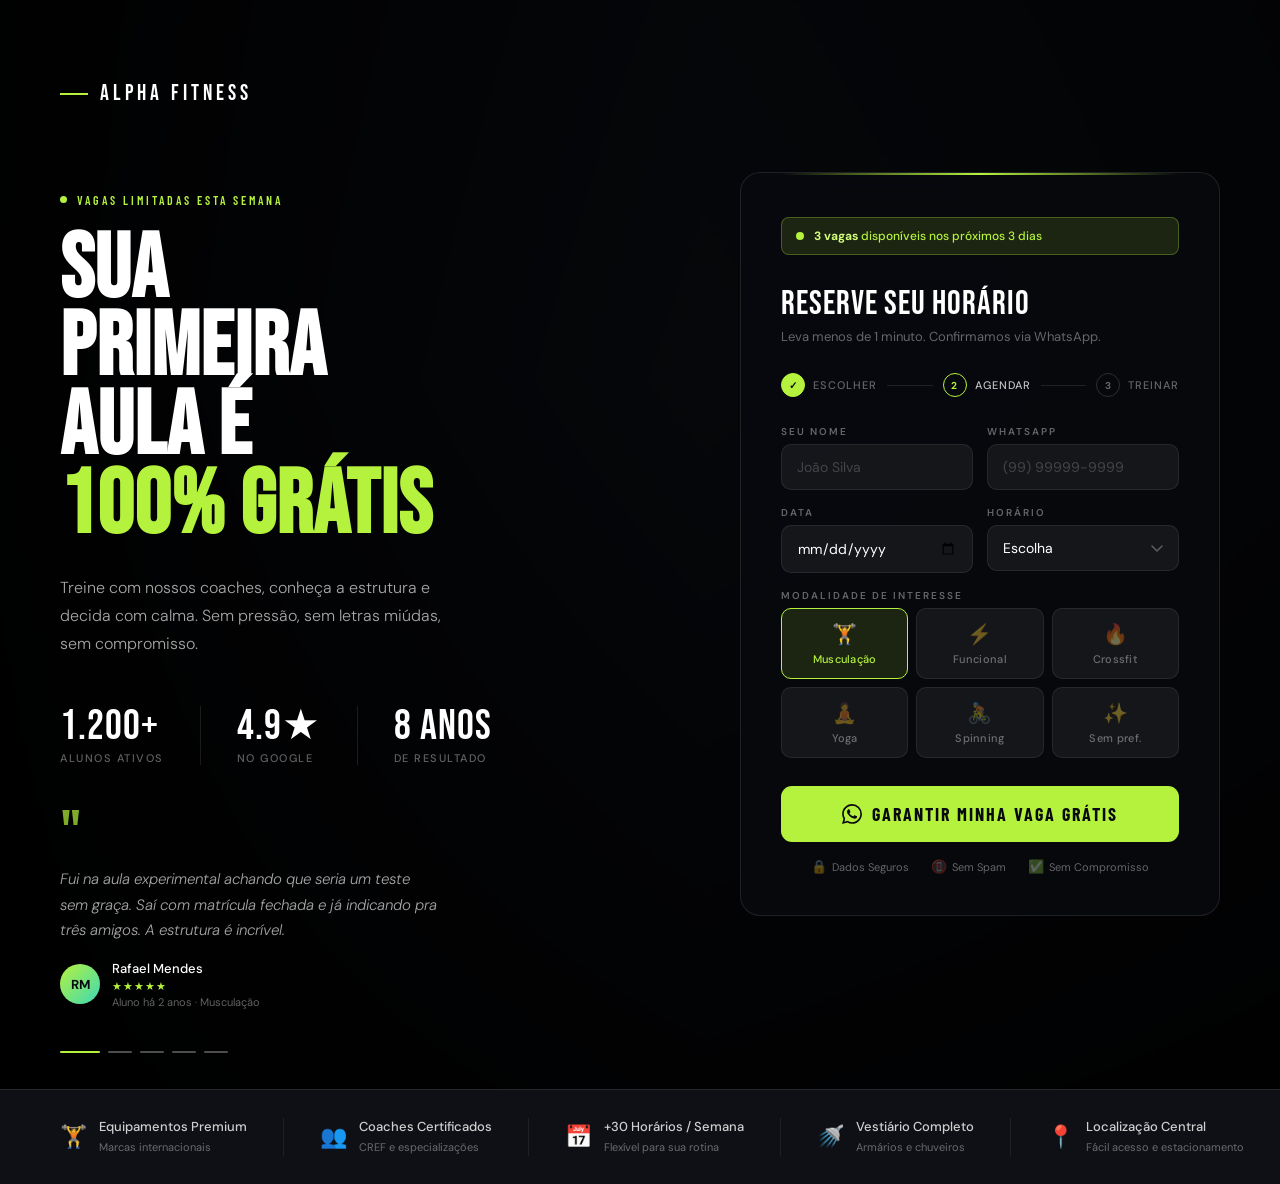
==== agendamento.html @ 5ebafb0d "Add files via upload" ====
<!DOCTYPE html>
<html lang="pt-br">
<head>
<meta charset="UTF-8">
<meta name="viewport" content="width=device-width, initial-scale=1.0">
<title>Aula Experimental Gratuita — Alpha Fitness</title>
<link href="https://fonts.googleapis.com/css2?family=Bebas+Neue&family=Barlow+Condensed:wght@400;600;700&family=DM+Sans:ital,wght@0,300;0,400;0,500;1,300&display=swap" rel="stylesheet">

<style>
*, *::before, *::after { box-sizing: border-box; margin: 0; padding: 0; }

:root {
  --lime: #b5f23d;
  --lime-dim: rgba(181,242,61,0.12);
  --lime-border: rgba(181,242,61,0.28);
  --white: #ffffff;
  --off: rgba(255,255,255,0.65);
  --muted: rgba(255,255,255,0.38);
  --line: rgba(255,255,255,0.1);
  --form-bg: rgba(8,10,14,0.88);
  --input-bg: rgba(255,255,255,0.06);
  --input-hover: rgba(255,255,255,0.1);
}

html { scroll-behavior: smooth; }
body { font-family: 'DM Sans', sans-serif; background: #080a0e; color: var(--white); overflow-x: hidden; }

/* ══ HERO ══ */
.hero {
  position: relative;
  min-height: 100vh;
  display: flex;
  align-items: stretch;
}

/* Slideshow */
.slides { position: absolute; inset: 0; overflow: hidden; }

.slide {
  position: absolute; inset: 0;
  background-size: cover;
  background-position: center;
  opacity: 0;
  transition: opacity 1.8s ease;
  animation: kenBurns 14s ease-in-out infinite;
}

.slide.active { opacity: 1; }

@keyframes kenBurns {
  0%   { transform: scale(1.05) translateX(0); }
  100% { transform: scale(1.0) translateX(-1%); }
}

.slide-1 { background-image: url('https://images.unsplash.com/photo-1517836357463-d25dfeac3438?w=1800&auto=format&fit=crop&q=80'); }
.slide-2 { background-image: url('https://images.unsplash.com/photo-1581009146145-b5ef050c2e1e?w=1800&auto=format&fit=crop&q=80'); }
.slide-3 { background-image: url('https://images.unsplash.com/photo-1534258936925-c58bed479fcb?w=1800&auto=format&fit=crop&q=80'); }
.slide-4 { background-image: url('https://images.unsplash.com/photo-1549060279-7e168fcee0c2?w=1800&auto=format&fit=crop&q=80'); }
.slide-5 { background-image: url('https://images.unsplash.com/photo-1583454110551-21f2fa2afe61?w=1800&auto=format&fit=crop&q=80'); }

/* Equinox-style layered overlay */
.overlay {
  position: absolute; inset: 0;
  background:
    linear-gradient(to right, rgba(0,0,0,0.88) 0%, rgba(0,0,0,0.25) 55%, rgba(0,0,0,0.55) 100%),
    linear-gradient(to bottom, rgba(0,0,0,0.15) 0%, transparent 35%, rgba(0,0,0,0.65) 100%);
  z-index: 1;
}

/* Slide dots */
.slide-dots {
  position: absolute;
  bottom: 36px; left: 60px;
  display: flex; gap: 8px;
  z-index: 10;
}

.dot {
  width: 24px; height: 2px;
  background: rgba(255,255,255,0.3);
  border-radius: 2px;
  cursor: pointer;
  transition: background 0.3s, width 0.35s;
}
.dot.active { background: var(--lime); width: 40px; }

/* ══ LAYOUT ══ */
.content {
  position: relative; z-index: 2;
  display: grid;
  grid-template-columns: 1fr 480px;
  width: 100%; padding: 0 60px;
  gap: 80px; align-items: center;
}

/* ══ LEFT ══ */
.copy { padding: 80px 0; }

.nav-logo {
  font-family: 'Bebas Neue', sans-serif;
  font-size: 22px; letter-spacing: 4px;
  margin-bottom: 80px;
  display: flex; align-items: center; gap: 12px;
}
.nav-logo span { display: block; width: 28px; height: 2px; background: var(--lime); }

.eyebrow {
  display: inline-flex; align-items: center; gap: 10px;
  font-family: 'Barlow Condensed', sans-serif;
  font-size: 12px; font-weight: 600; letter-spacing: 3px;
  text-transform: uppercase; color: var(--lime); margin-bottom: 24px;
}
.eyebrow::before {
  content: ''; display: block;
  width: 7px; height: 7px;
  background: var(--lime); border-radius: 50%;
  animation: blink 2s ease-in-out infinite;
}
@keyframes blink { 0%,100%{opacity:1} 50%{opacity:0.3} }

.headline {
  font-family: 'Bebas Neue', sans-serif;
  font-size: clamp(64px, 7vw, 104px);
  line-height: 0.88; letter-spacing: 1px; margin-bottom: 28px;
}
.headline .accent { color: var(--lime); }

.subhead {
  font-size: 16px; font-weight: 300; line-height: 1.75;
  color: var(--off); max-width: 400px; margin-bottom: 48px;
}

/* Stats */
.stats { display: flex; gap: 0; margin-bottom: 52px; }

.stat { padding-right: 36px; margin-right: 36px; border-right: 1px solid var(--line); }
.stat:last-child { border-right: none; margin-right: 0; padding-right: 0; }

.stat-num {
  font-family: 'Bebas Neue', sans-serif;
  font-size: 42px; color: var(--white);
  letter-spacing: 1px; line-height: 1; display: block;
}
.stat-label {
  font-size: 11px; font-weight: 500;
  text-transform: uppercase; letter-spacing: 1.5px;
  color: var(--muted); display: block; margin-top: 3px;
}

/* Testimonial */
.testimonial { max-width: 380px; }

.quote-mark {
  font-family: 'Bebas Neue', sans-serif;
  font-size: 64px; color: var(--lime);
  line-height: 0.6; display: block; margin-bottom: 12px; opacity: 0.7;
}
.quote-text {
  font-size: 15px; font-style: italic; font-weight: 300;
  line-height: 1.7; color: var(--off); margin-bottom: 16px;
}
.quote-author { display: flex; align-items: center; gap: 12px; }

.avatar {
  width: 40px; height: 40px; border-radius: 50%;
  background: linear-gradient(135deg, var(--lime), #3dd9b5);
  display: flex; align-items: center; justify-content: center;
  font-size: 13px; font-weight: 700; color: #080a0e; flex-shrink: 0;
}
.author-name { font-size: 13px; font-weight: 500; }
.author-sub  { font-size: 11px; color: var(--muted); margin-top: 2px; }
.stars { color: var(--lime); font-size: 11px; letter-spacing: 1px; margin-top: 2px; }

/* ══ FORM PANEL ══ */
.form-panel {
  background: var(--form-bg);
  backdrop-filter: blur(24px);
  -webkit-backdrop-filter: blur(24px);
  border: 1px solid var(--line);
  border-radius: 20px;
  padding: 44px 40px 40px;
  margin: 48px 0;
  position: relative; overflow: hidden;
}

.form-panel::before {
  content: '';
  position: absolute; top: 0; left: 40px; right: 40px;
  height: 2px;
  background: linear-gradient(90deg, transparent, var(--lime), transparent);
}

.urgency-strip {
  display: flex; align-items: center; gap: 10px;
  background: var(--lime-dim); border: 1px solid var(--lime-border);
  border-radius: 8px; padding: 10px 14px; margin-bottom: 28px;
  font-size: 12px; color: var(--lime); font-weight: 500;
}
.urgency-strip strong { color: #d4ff7a; }
.urgency-dot {
  width: 8px; height: 8px; background: var(--lime);
  border-radius: 50%; flex-shrink: 0;
  animation: blink 1.5s ease-in-out infinite;
}

.form-title {
  font-family: 'Bebas Neue', sans-serif;
  font-size: 34px; letter-spacing: 1px; margin-bottom: 4px;
}
.form-sub { font-size: 13px; color: var(--muted); margin-bottom: 28px; }

/* Steps */
.steps { display: flex; align-items: center; margin-bottom: 28px; }
.stp {
  display: flex; align-items: center; gap: 8px;
  font-size: 11px; font-weight: 500;
  text-transform: uppercase; letter-spacing: 1px; color: var(--muted);
}
.stp-n {
  width: 24px; height: 24px; border-radius: 50%;
  border: 1px solid rgba(255,255,255,0.15);
  display: flex; align-items: center; justify-content: center;
  font-size: 10px; font-weight: 700; flex-shrink: 0;
}
.stp.done .stp-n  { background: var(--lime); border-color: var(--lime); color: #080a0e; }
.stp.active .stp-n { border-color: var(--lime); color: var(--lime); }
.stp.active { color: rgba(255,255,255,0.75); }
.stp-line { flex: 1; height: 1px; background: rgba(255,255,255,0.1); margin: 0 10px; }

/* Fields */
.form-rows { display: flex; flex-direction: column; gap: 16px; }
.grid2 { display: grid; grid-template-columns: 1fr 1fr; gap: 14px; }
.full  { grid-column: 1 / -1; }
.fg { display: flex; flex-direction: column; gap: 6px; }

label.lbl {
  font-size: 10px; font-weight: 600;
  text-transform: uppercase; letter-spacing: 2px; color: var(--muted);
}

input, select {
  width: 100%; background: var(--input-bg);
  border: 1px solid rgba(255,255,255,0.08);
  border-radius: 10px; padding: 13px 15px;
  color: var(--white); font-family: 'DM Sans', sans-serif;
  font-size: 14px; outline: none;
  -webkit-appearance: none; appearance: none;
  transition: border-color 0.2s, background 0.2s, box-shadow 0.2s;
}
input::placeholder { color: rgba(255,255,255,0.2); }
input:hover, select:hover { background: var(--input-hover); }
input:focus, select:focus {
  border-color: var(--lime-border);
  background: rgba(181,242,61,0.05);
  box-shadow: 0 0 0 3px rgba(181,242,61,0.07);
}
select {
  background-image: url("data:image/svg+xml,%3Csvg xmlns='http://www.w3.org/2000/svg' width='12' height='7' viewBox='0 0 12 7'%3E%3Cpath d='M1 1l5 5 5-5' stroke='rgba(255,255,255,0.3)' stroke-width='1.5' fill='none' stroke-linecap='round' stroke-linejoin='round'/%3E%3C/svg%3E");
  background-repeat: no-repeat; background-position: right 15px center;
  padding-right: 40px; cursor: pointer;
}
select option { background: #111318; color: #fff; }

/* Modalidades */
.mods { display: grid; grid-template-columns: repeat(3,1fr); gap: 8px; }
.mod {
  background: var(--input-bg); border: 1px solid rgba(255,255,255,0.08);
  border-radius: 10px; padding: 12px 6px; text-align: center;
  cursor: pointer; transition: all 0.18s; font-size: 11px;
  font-weight: 500; color: var(--muted); user-select: none; letter-spacing: 0.3px;
}
.mod .mi { display: block; font-size: 20px; margin-bottom: 5px; }
.mod:hover { border-color: var(--lime-border); color: rgba(255,255,255,0.8); background: var(--lime-dim); }
.mod.on   { border-color: var(--lime); background: var(--lime-dim); color: var(--lime); }

/* CTA */
.btn {
  width: 100%; background: var(--lime); color: #080a0e;
  border: none; border-radius: 11px; padding: 17px 24px;
  font-family: 'Barlow Condensed', sans-serif;
  font-size: 18px; font-weight: 700; letter-spacing: 2px;
  text-transform: uppercase; cursor: pointer;
  display: flex; align-items: center; justify-content: center; gap: 10px;
  margin-top: 28px; position: relative; overflow: hidden;
  transition: background 0.2s, transform 0.15s;
}
.btn::after {
  content: ''; position: absolute;
  top: 0; left: -100%; width: 100%; height: 100%;
  background: linear-gradient(90deg, transparent, rgba(255,255,255,0.25), transparent);
  transition: left 0.45s;
}
.btn:hover { background: #ccff52; transform: translateY(-1px); }
.btn:hover::after { left: 100%; }
.btn:active { transform: scale(0.99); }

.trust { display: flex; justify-content: center; gap: 22px; margin-top: 16px; }
.ti { display: flex; align-items: center; gap: 5px; font-size: 11px; color: var(--muted); }
.ti .ic { font-size: 13px; }

/* ══ STRIP ══ */
.strip {
  background: #0e1015; border-top: 1px solid var(--line);
  padding: 28px 60px; display: flex; align-items: center;
  gap: 0; overflow-x: auto;
}
.strip-item {
  display: flex; align-items: center; gap: 12px;
  padding: 0 36px; border-right: 1px solid rgba(255,255,255,0.07);
  flex-shrink: 0; white-space: nowrap;
}
.strip-item:first-child { padding-left: 0; }
.strip-item:last-child  { border-right: none; }
.strip-icon { font-size: 22px; }
.strip-text p    { font-size: 13px; font-weight: 500; color: rgba(255,255,255,0.8); }
.strip-text span { font-size: 11px; color: var(--muted); }

/* ══ RESPONSIVE ══ */
@media (max-width: 1000px) {
  .content { grid-template-columns: 1fr; padding: 0 28px; gap: 0; }
  .copy { padding: 60px 0 40px; }
  .nav-logo { margin-bottom: 48px; }
  .headline { font-size: clamp(60px, 12vw, 80px); }
  .form-panel { margin: 0 0 60px 0; }
  .slide-dots { left: 28px; }
  .stats { flex-wrap: wrap; gap: 24px; }
  .stat { border-right: none; padding-right: 0; margin-right: 0; }
  .overlay { background: linear-gradient(to bottom, rgba(0,0,0,0.25) 0%, rgba(0,0,0,0.75) 100%); }
  .strip { padding: 20px 28px; }
}

@media (max-width: 480px) {
  .grid2 { grid-template-columns: 1fr; }
  .mods  { grid-template-columns: repeat(3,1fr); gap: 6px; }
  .form-panel { padding: 32px 24px 28px; }
  .trust { flex-wrap: wrap; gap: 12px; }
  .strip-item { padding: 0 20px; }
}

/* ══ ENTRANCE ANIMATIONS ══ */
@keyframes fadeUp {
  from { opacity:0; transform: translateY(22px); }
  to   { opacity:1; transform: translateY(0); }
}
.eyebrow     { animation: fadeUp 0.7s 0.1s both; }
.headline    { animation: fadeUp 0.7s 0.2s both; }
.subhead     { animation: fadeUp 0.7s 0.3s both; }
.stats       { animation: fadeUp 0.7s 0.4s both; }
.testimonial { animation: fadeUp 0.7s 0.5s both; }
.form-panel  { animation: fadeUp 0.7s 0.25s both; }
</style>
</head>

<body>

<div class="hero">

  <div class="slides">
    <div class="slide slide-1 active"></div>
    <div class="slide slide-2"></div>
    <div class="slide slide-3"></div>
    <div class="slide slide-4"></div>
    <div class="slide slide-5"></div>
  </div>

  <div class="overlay"></div>

  <div class="slide-dots" id="dots">
    <div class="dot active" data-i="0"></div>
    <div class="dot" data-i="1"></div>
    <div class="dot" data-i="2"></div>
    <div class="dot" data-i="3"></div>
    <div class="dot" data-i="4"></div>
  </div>

  <div class="content">

    <!-- LEFT: COPY -->
    <div class="copy">

      <div class="nav-logo"><span></span>ALPHA FITNESS</div>

      <div class="eyebrow">Vagas Limitadas Esta Semana</div>

      <h1 class="headline">
        Sua<br>Primeira<br>Aula É<br>
        <span class="accent">100% Grátis</span>
      </h1>

      <p class="subhead">
        Treine com nossos coaches, conheça a estrutura e decida com calma. Sem pressão, sem letras miúdas, sem compromisso.
      </p>

      <div class="stats">
        <div class="stat">
          <span class="stat-num">1.200+</span>
          <span class="stat-label">Alunos Ativos</span>
        </div>
        <div class="stat">
          <span class="stat-num">4.9★</span>
          <span class="stat-label">No Google</span>
        </div>
        <div class="stat">
          <span class="stat-num">8 anos</span>
          <span class="stat-label">De Resultado</span>
        </div>
      </div>

      <div class="testimonial">
        <span class="quote-mark">"</span>
        <p class="quote-text">Fui na aula experimental achando que seria um teste sem graça. Saí com matrícula fechada e já indicando pra três amigos. A estrutura é incrível.</p>
        <div class="quote-author">
          <div class="avatar">RM</div>
          <div>
            <div class="author-name">Rafael Mendes</div>
            <div class="stars">★★★★★</div>
            <div class="author-sub">Aluno há 2 anos · Musculação</div>
          </div>
        </div>
      </div>

    </div>

    <!-- RIGHT: FORM -->
    <div class="form-panel">

      <div class="urgency-strip">
        <div class="urgency-dot"></div>
        <span><strong>3 vagas</strong> disponíveis nos próximos 3 dias</span>
      </div>

      <div class="form-title">Reserve Seu Horário</div>
      <div class="form-sub">Leva menos de 1 minuto. Confirmamos via WhatsApp.</div>

      <div class="steps">
        <div class="stp done"><div class="stp-n">✓</div><span>Escolher</span></div>
        <div class="stp-line"></div>
        <div class="stp active"><div class="stp-n">2</div><span>Agendar</span></div>
        <div class="stp-line"></div>
        <div class="stp"><div class="stp-n">3</div><span>Treinar</span></div>
      </div>

      <form id="form">
        <div class="form-rows">

          <div class="grid2">
            <div class="fg">
              <label class="lbl">Seu nome</label>
              <input type="text" id="nome" placeholder="João Silva" required>
            </div>
            <div class="fg">
              <label class="lbl">WhatsApp</label>
              <input type="tel" id="tel" placeholder="(99) 99999-9999" required>
            </div>
          </div>

          <div class="grid2">
            <div class="fg">
              <label class="lbl">Data</label>
              <input type="date" id="data" required>
            </div>
            <div class="fg">
              <label class="lbl">Horário</label>
              <select id="hora" required>
                <option value="" disabled selected>Escolha</option>
                <option value="06:00">06:00 — Manhã Cedo</option>
                <option value="07:00">07:00 — Manhã</option>
                <option value="08:00">08:00 — Manhã</option>
                <option value="09:00">09:00 — Manhã</option>
                <option value="10:00">10:00 — Manhã</option>
                <option value="12:00">12:00 — Almoço</option>
                <option value="17:00">17:00 — Tarde</option>
                <option value="18:00">18:00 — Tarde</option>
                <option value="19:00">19:00 — Prime Time 🔥</option>
                <option value="20:00">20:00 — Noite</option>
                <option value="21:00">21:00 — Noite</option>
              </select>
            </div>
          </div>

          <div class="fg full">
            <label class="lbl">Modalidade de interesse</label>
            <div class="mods" id="mods">
              <div class="mod on" data-m="Musculação"><span class="mi">🏋️</span>Musculação</div>
              <div class="mod" data-m="Funcional"><span class="mi">⚡</span>Funcional</div>
              <div class="mod" data-m="Crossfit"><span class="mi">🔥</span>Crossfit</div>
              <div class="mod" data-m="Yoga"><span class="mi">🧘</span>Yoga</div>
              <div class="mod" data-m="Spinning"><span class="mi">🚴</span>Spinning</div>
              <div class="mod" data-m="Sem preferência"><span class="mi">✨</span>Sem pref.</div>
            </div>
          </div>

        </div>

        <button type="submit" class="btn">
          <svg width="20" height="20" viewBox="0 0 24 24" fill="currentColor">
            <path d="M17.472 14.382c-.297-.149-1.758-.867-2.03-.967-.273-.099-.471-.148-.67.15-.197.297-.767.966-.94 1.164-.173.199-.347.223-.644.075-.297-.15-1.255-.463-2.39-1.475-.883-.788-1.48-1.761-1.653-2.059-.173-.297-.018-.458.13-.606.134-.133.298-.347.446-.52.149-.174.198-.298.298-.497.099-.198.05-.371-.025-.52-.075-.149-.669-1.612-.916-2.207-.242-.579-.487-.5-.669-.51-.173-.008-.371-.01-.57-.01-.198 0-.52.074-.792.372-.272.297-1.04 1.016-1.04 2.479 0 1.462 1.065 2.875 1.213 3.074.149.198 2.096 3.2 5.077 4.487.709.306 1.262.489 1.694.625.712.227 1.36.195 1.871.118.571-.085 1.758-.719 2.006-1.413.248-.694.248-1.289.173-1.413-.074-.124-.272-.198-.57-.347m-5.421 7.403h-.004a9.87 9.87 0 01-5.031-1.378l-.361-.214-3.741.982.998-3.648-.235-.374a9.86 9.86 0 01-1.51-5.26c.001-5.45 4.436-9.884 9.888-9.884 2.64 0 5.122 1.03 6.988 2.898a9.825 9.825 0 012.893 6.994c-.003 5.45-4.437 9.884-9.885 9.884m8.413-18.297A11.815 11.815 0 0012.05 0C5.495 0 .16 5.335.157 11.892c0 2.096.547 4.142 1.588 5.945L.057 24l6.305-1.654a11.882 11.882 0 005.683 1.448h.005c6.554 0 11.89-5.335 11.893-11.893a11.821 11.821 0 00-3.48-8.413Z"/>
          </svg>
          Garantir Minha Vaga Grátis
        </button>

        <div class="trust">
          <div class="ti"><span class="ic">🔒</span> Dados Seguros</div>
          <div class="ti"><span class="ic">📵</span> Sem Spam</div>
          <div class="ti"><span class="ic">✅</span> Sem Compromisso</div>
        </div>
      </form>

    </div>
  </div>

</div>

<!-- Benefits strip -->
<div class="strip">
  <div class="strip-item">
    <div class="strip-icon">🏋️</div>
    <div class="strip-text"><p>Equipamentos Premium</p><span>Marcas internacionais</span></div>
  </div>
  <div class="strip-item">
    <div class="strip-icon">👥</div>
    <div class="strip-text"><p>Coaches Certificados</p><span>CREF e especializações</span></div>
  </div>
  <div class="strip-item">
    <div class="strip-icon">📅</div>
    <div class="strip-text"><p>+30 Horários / Semana</p><span>Flexível para sua rotina</span></div>
  </div>
  <div class="strip-item">
    <div class="strip-icon">🚿</div>
    <div class="strip-text"><p>Vestiário Completo</p><span>Armários e chuveiros</span></div>
  </div>
  <div class="strip-item">
    <div class="strip-icon">📍</div>
    <div class="strip-text"><p>Localização Central</p><span>Fácil acesso e estacionamento</span></div>
  </div>
</div>

<script>
// ── SLIDESHOW ──
const slides = document.querySelectorAll('.slide');
const dots   = document.querySelectorAll('.dot');
let cur = 0, timer;

function goTo(n) {
  slides[cur].classList.remove('active');
  dots[cur].classList.remove('active');
  cur = n;
  slides[cur].classList.add('active');
  dots[cur].classList.add('active');
}
function next() { goTo((cur + 1) % slides.length); }
timer = setInterval(next, 6000);
dots.forEach(d => d.addEventListener('click', () => {
  clearInterval(timer);
  goTo(+d.dataset.i);
  timer = setInterval(next, 6000);
}));

// ── DATE MIN ──
const dd = new Date(); dd.setDate(dd.getDate() + 1);
document.getElementById('data').min = dd.toISOString().split('T')[0];

// ── PHONE MASK ──
document.getElementById('tel').addEventListener('input', function() {
  let v = this.value.replace(/\D/g,'');
  if (v.length > 11) v = v.slice(0,11);
  if (v.length > 2) v = '(' + v.slice(0,2) + ') ' + v.slice(2);
  if (v.length > 10) v = v.slice(0,10) + '-' + v.slice(10);
  this.value = v;
});

// ── MODALIDADE ──
let mod = 'Musculação';
document.querySelectorAll('.mod').forEach(b => {
  b.addEventListener('click', () => {
    document.querySelectorAll('.mod').forEach(x => x.classList.remove('on'));
    b.classList.add('on'); mod = b.dataset.m;
  });
});

// ── SUBMIT ──
document.getElementById('form').addEventListener('submit', e => {
  e.preventDefault();
  const nome = document.getElementById('nome').value.trim();
  const tel  = document.getElementById('tel').value.trim();
  const data = document.getElementById('data').value;
  const hora = document.getElementById('hora').value;
  const [a,m,d2] = data.split('-');
  const msg = encodeURIComponent(
    `Olá! Quero agendar minha *aula experimental gratuita* na Alpha Fitness 🏋️\n\n` +
    `👤 *Nome:* ${nome}\n📱 *Telefone:* ${tel}\n` +
    `📅 *Data:* ${d2}/${m}/${a}\n⏰ *Horário:* ${hora}\n🎯 *Modalidade:* ${mod}\n\nAguardo a confirmação! 💪`
  );
  window.open(`https://wa.me/5599999999999?text=${msg}`, '_blank');
});
</script>
</body>
</html>
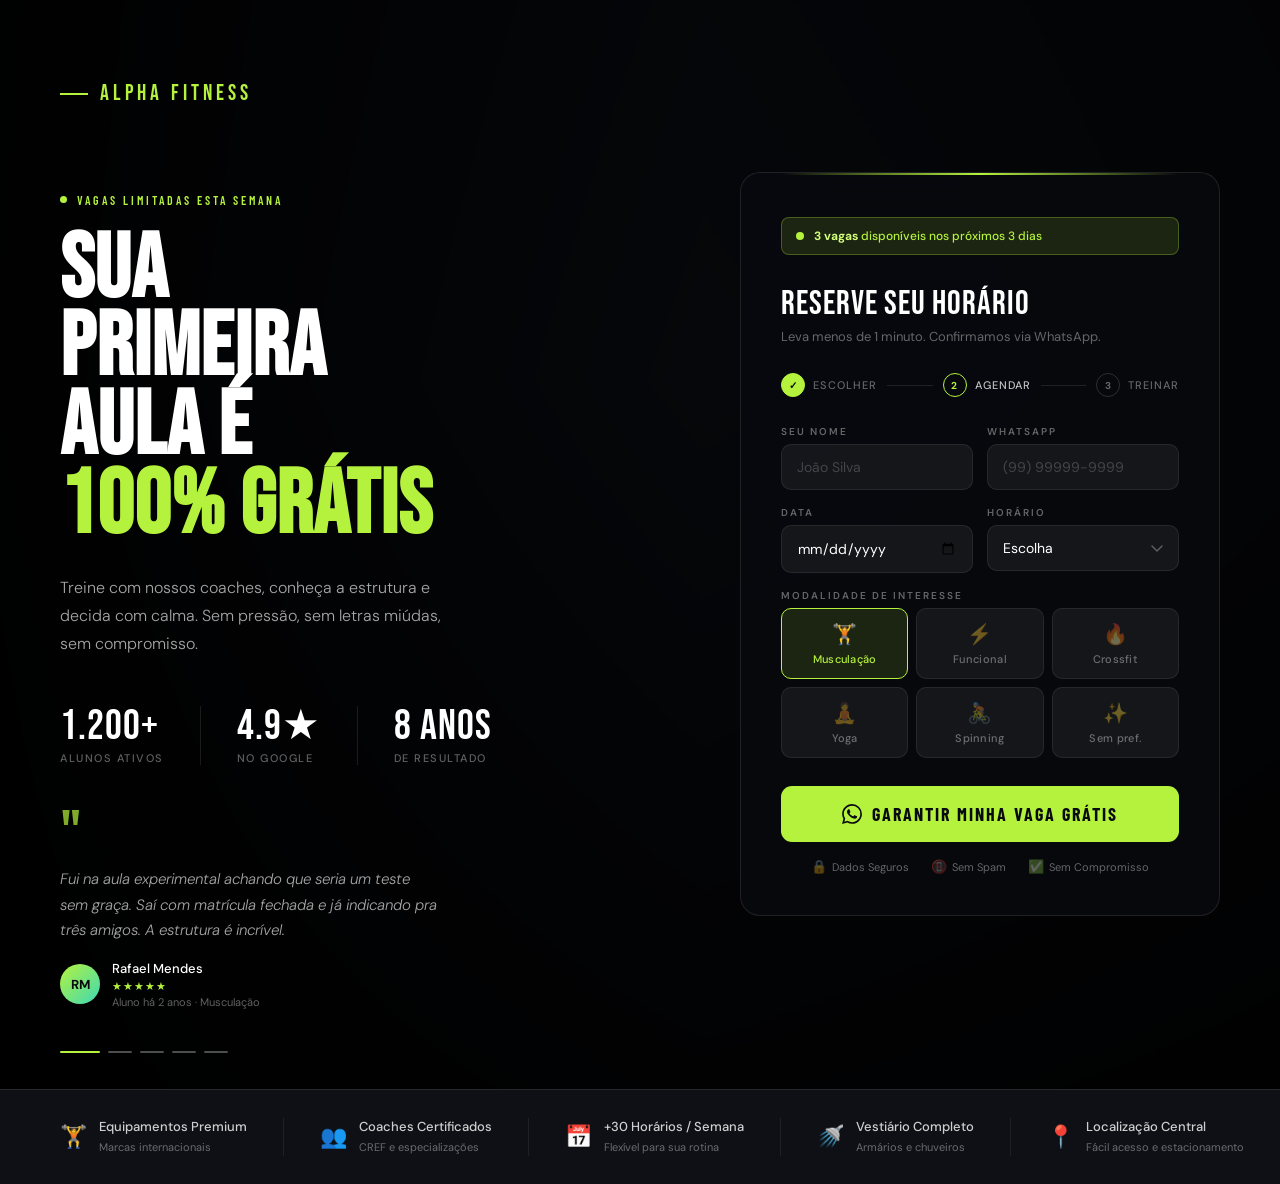
==== commit 0dd97adb: "Update agendamento.html" ====
--- a/agendamento.html
+++ b/agendamento.html
@@ -22,6 +22,7 @@
   --input-hover: rgba(255,255,255,0.1);
 }
 
+
 html { scroll-behavior: smooth; }
 body { font-family: 'DM Sans', sans-serif; background: #080a0e; color: var(--white); overflow-x: hidden; }
 
@@ -46,6 +47,11 @@
 }
 
 .slide.active { opacity: 1; }
+.nav-logo>a{
+
+  text-decoration: none;
+  color: var(--lime);
+}
 
 @keyframes kenBurns {
   0%   { transform: scale(1.05) translateX(0); }
@@ -378,7 +384,7 @@
     <!-- LEFT: COPY -->
     <div class="copy">
 
-      <div class="nav-logo"><span></span>ALPHA FITNESS</div>
+      <div class="nav-logo"><span></span><a href="index.html">Alpha Fitness</a> </div>
 
       <div class="eyebrow">Vagas Limitadas Esta Semana</div>
 
@@ -594,5 +600,48 @@
   window.open(`https://wa.me/5599999999999?text=${msg}`, '_blank');
 });
 </script>
+
+<div id="pageTransition"></div>
+
+<style>
+#pageTransition{
+  position:fixed;
+  top:0;
+  left:0;
+  width:100%;
+  height:100%;
+  background:#080a0e;
+  z-index:999;
+  pointer-events:none;
+  opacity:0;
+  transition:.5s;
+}
+
+#pageTransition.active{
+  opacity:1;
+}
+</style>
+
+<script>
+const transition = document.getElementById("pageTransition");
+
+document.querySelectorAll("a").forEach(link=>{
+  link.addEventListener("click",function(e){
+    if(this.href && !this.href.includes("#")){
+      e.preventDefault();
+      transition.classList.add("active");
+
+      setTimeout(()=>{
+        window.location.href = this.href;
+      },400);
+    }
+  });
+});
+
+window.addEventListener("load",()=>{
+  transition.classList.remove("active");
+});
+</script>
+
 </body>
-</html>+</html>
